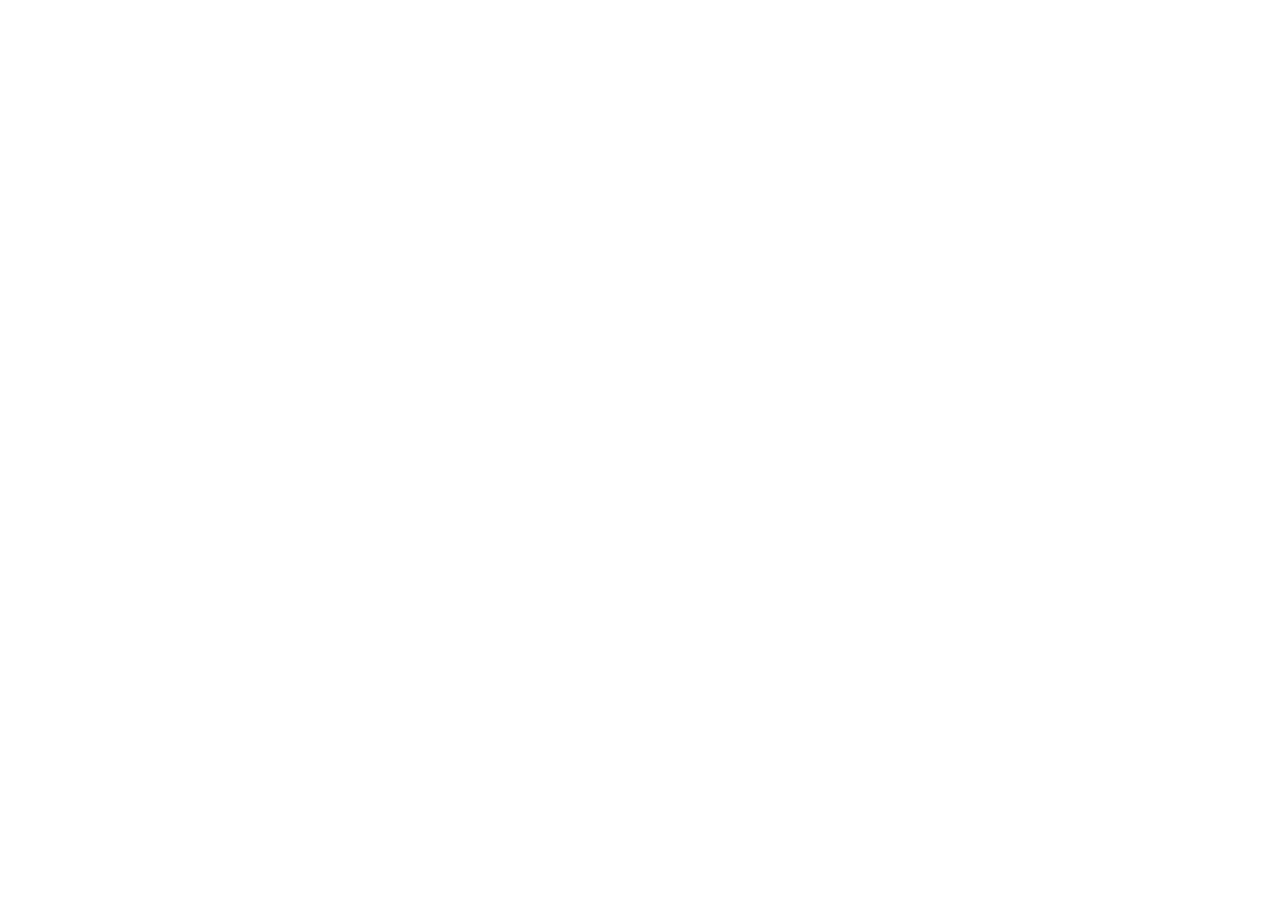
==== index.html @ f14aa8b5 "Add files via upload" ====
<!doctype html>
<html lang="en">
<head>
  <meta charset="UTF-8" />
  <title>Anatomy</title>
  <link href="./anatomy-style.css"  rel="stylesheet" type="text/css"/>
  <script src="./jquery.min.js"></script>
  <script src="./anatomy-config.js"></script>
  <script src="./anatomy-script.js"></script>
</head>

<body>
<span id="tip-basic"></span>
<div id="basic-wrapper" style="opacity:0;"><!-- basic-v2.6 -->
  <div id="basic-basea">
    <svg version="1.1" xmlns="http://www.w3.org/2000/svg" viewBox="0 0 800 1360" xml:space="preserve">
      <image overflow="visible" width="800" height="1360" xlink:href="images/modela.png" ></image>
      <path id="basic_1" class="head" fill="transparent" stroke="#8C8C8C" vector-effect="non-scaling-stroke" d="M456.334,107.667c-1.001,4.667-6.417,27.583-5.709,32.708c0.25,3.375-2.125,13-4.75,18.625c-9.208,14.333-24.041,23-45.708,23C378.5,182,359,162.667,356,158.667c-2.167-6.334-2.666-13.667-3.333-18.834c0-10-4.627-25.305-6.667-33c0.333-3.834-0.333-11.5-0.667-16.167s0.585-19.872,2.5-28.167c3-13,22.333-44.5,53.167-44.5c19,0,53.668,19,55.334,51C458,101,457.001,100.334,456.334,107.667z M337.833,105c-4,4-1.833,17-0.833,20.667s5.833,14.666,7.167,15.833c1.333,1.167,5.167,4.833,8.5-1.667c0-10-4.627-25.305-6.667-33C345,105.001,341.833,101,337.833,105z M450.625,140.375c3.75,6.375,8.875,3.25,10-1.75s7.625-7.875,6.75-23.625s-8.041-11.666-11.041-7.333C455.333,112.334,449.917,135.25,450.625,140.375z"/>
      <path id="basic_2" class="neck" fill="transparent" stroke="#8C8C8C" vector-effect="non-scaling-stroke" d="M345.667,243.167c15.667-0.833,41.167-2.166,45.333,3.667c4.167,5.833,15.834,6,19.667,0c3.833-6,38.028-6.245,50.833-4.333c4.95,0.739,9.833,0.81,14.438,0.363c10.976-1.066,20.373-5.078,25.342-10.017c-8.889,0.081-18.524-5.195-31.03-10.721C454.125,215,445.625,206.25,445,203.5s0.125-34.5,0.875-44.5c-9.208,14.333-24.041,23-45.708,23C378.5,182,359,162.667,356,158.667c2.167,6.333,1.5,29.833,0.75,45.333c-8.5,15.25-40,24-48,27.5c2.042,1.655,10.695,6.598,20.857,9.508C334.793,242.493,340.373,243.448,345.667,243.167z"/>
      <path id="basic_3" class="chest" fill="transparent" stroke="#8C8C8C" vector-effect="non-scaling-stroke" d="M524.5,294c-2.018-20.749-37.75-48.25-48.562-51.137c-4.605,0.447-9.488,0.376-14.438-0.363c-12.805-1.911-47-1.667-50.833,4.333c-3.833,6-15.5,5.833-19.667,0c-4.167-5.833-29.667-4.5-45.333-3.667c-5.294,0.281-10.873-0.674-16.059-2.159c-8.004,3.48-46.033,26.426-52.127,58.308c-0.46,2.402-0.744,4.852-0.814,7.351c-1,35.667,0.003,72.11-0.165,85.722c0.383-0.096,9.665,25.111,12.165,30.778c2.5,5.667,5.083,17.833,8.583,24.583C305.5,455.5,344,473,370.5,466s36.5-6.244,65,0.128c28.5,6.372,52.668-2.794,73.084-27.211c1.25-3.25,4.75-11.75,5.333-15s2.667-6.999,4.084-9.749c1.417-2.75,7.455-21.675,8.005-21.176C526.678,379.65,525.667,306.001,524.5,294z"/>
      <path id="basic_4" class="abdomen" fill="transparent" stroke="#8C8C8C" vector-effect="non-scaling-stroke" d="M435.5,466.128C407,459.756,397,459,370.5,466s-65-10.5-73.25-18.25c3.5,6.75,2,12,3.75,17.75s5,21.334,0.5,41.501c-4.5,20.167-1.667,35.666-0.5,40.166c0.785,3.029,2.326,5.001,1.419,8.814C314,567.5,332.834,590.5,402.917,590.5s86.417-20.498,98.75-33.499c-1.666-4.5-0.501-12,2.499-21.167s-3.499-44.667-3.833-52.833c-0.334-8.166,2.501-21.5,2.751-27.584c0.25-6.084,4.25-13.25,5.5-16.5C488.168,463.334,464,472.5,435.5,466.128z"/>
      <path id="basic_5" class="pelvis" fill="transparent" stroke="#8C8C8C" vector-effect="non-scaling-stroke" d="M501.667,557.001C489.334,570.002,473,590.5,402.917,590.5s-88.917-23-100.498-34.519c-0.44,1.851-1.458,4.137-3.419,7.188c-2.708,4.214-5.009,15.491-6.673,27.332c10.34,9.027,56.211,47.94,84.085,82.636c7.636,9.505,13.921,18.693,17.755,26.864c1-2.167,2.75-2.833,6.833-3.167s5.75,0.834,6.917,1.584c3.8-7.69,10.228-16.519,18.101-25.734c28.214-33.03,74.964-71.046,85.649-79.515C510.667,579.502,503.333,561.501,501.667,557.001z"/>
      <path id="basic_6" class="arm-rt" fill="transparent" stroke="#8C8C8C" vector-effect="non-scaling-stroke" d="M308.75,231.5c-8,3.5-15.5,2-26.75,4.25S240.5,249,228.5,273.5s-9.5,57-9.25,65.75c0.034,1.202,0.012,2.258-0.058,3.222c-0.436,6.049-2.914,8.093-7.442,14.778C206.5,365,196.5,396.5,193,408.5c-0.507,1.738-0.896,3.229-1.221,4.551c-1.918,7.803-1.51,9.506-8.779,18.699c-5.907,7.47-15.794,29.063-22.538,48.927c-2.96,8.722-5.318,17.111-6.462,23.823c-2.028,11.896-8.779,39.212-16.707,62.487c-1.735,5.094-3.563,9.992-5.337,14.495c-5.112,12.975-9.775,22.651-10.456,24.143c-0.886,1.939-1.456,3.337-2.977,4.62c-1.911,1.612-5.326,3.042-12.773,5.13c-1.854,0.519-3.833,1.291-5.874,2.231c-12.688,5.84-27.892,18.435-31.876,21.019c-4.625,3-7.75,8.375-11.875,10.5s-4.125,8.625,0,10.5s9.625,0.125,13-1.5s9.042-8.457,15.5-10.5c3.788-1.198,7.625-1.5,7.625,0.125s-8.5,22.375-9.125,25.5s-3.875,13.875-5.875,21.125s-5.5,21.25-6.75,29.25s0.875,11.75,5.125,12.625s7.875-7.625,8.646-10.625s2.854-12.75,3.979-15.5s6.625-18.75,8-22s2.375-8.625,4.375-7.75s-0.375,5.875-1.75,9.75S91.75,714.875,91,718.75s-5,19.75-5.25,22.5s-1.875,8.75,2.75,10.5s7.75-1.875,9.5-5.625s5.375-17.625,7.375-26.125s5.75-19.5,7.125-24s2.125-8,3.875-7.875s1.5,2.5,0.75,4.75S111,713.5,110,718.5s-4.25,16.125-5.375,20.375s-1.75,9.25,2.5,10.75s6.875-1.5,8.75-4.75s7.875-21.5,9.369-27.125c1.494-5.625,4.756-18.5,6.131-22.375s2.5-5.625,3.625-5.5s0.25,2.625-1.125,7s-5.375,18.5-7.125,25s-2.25,9.625,0,12s7.083-0.541,8.25-2.541s3-11,5.667-16.333c1.676-3.352,3.669-11.246,6.53-19.381c1.691-4.808,4.336-9.699,5.636-13.786c0.352-1.106,0.67-2.172,0.973-3.219c2.707-9.367,3.628-16.586,6.027-25.281c2.667-9.667,0.167-11.667,1-20.167c0.096-0.975,0.344-2.156,0.705-3.482c2.127-7.809,8.37-20.88,13.05-29.598c1.457-2.714,2.764-5.01,3.745-6.587c4.667-7.5,11.917-19.251,24.917-35.251s25.5-39.75,32-55.75c0.255-0.629,0.508-1.285,0.76-1.953c6.154-16.332,11.13-43.69,11.49-47.172c0.245-2.366,0.815-4.26,2.15-7.163c0.711-1.544,1.634-3.368,2.85-5.712c3.5-6.75,23.363-47.953,24.001-48.111c0.168-13.611-0.835-50.055,0.165-85.722c0.07-2.499,0.354-4.949,0.814-7.351c6.094-31.882,44.123-54.828,52.127-58.308C319.445,238.098,310.792,233.155,308.75,231.5z"/>
      <path id="basic_7" class="arm-lt" fill="transparent" stroke="#8C8C8C" vector-effect="non-scaling-stroke" d="M740.25,640.25c-2.75-3.75-17.5-11.5-21.75-14.5c-2.125-1.5-7.938-4.375-14.281-7.375c-6.344-3-13.219-6.125-17.469-8.125c-8.5-4-5.75-8.25-9.5-15c-1.7-3.061-4.019-8.847-6.417-15.19c-2.89-7.643-5.898-16.096-8.083-21.56c-4-10-12.75-51-18.75-74.25c-2.028-7.858-4.954-16.439-9.03-24.074c-4.97-9.31-16.414-30.066-17.72-32.176c-3.25-5.25-5.336-9.194-6.5-17.25c-1.625-11.25-17.875-51.25-22-57.25c-2.265-3.294-4.53-6.027-5.655-11.06c-0.768-3.438-1.004-7.947-0.345-14.44c1.931-19.007-4.875-52.125-17.875-68.5s-53.125-26.75-63.595-26.654c-4.969,4.939-14.366,8.951-25.342,10.017C486.75,245.75,522.482,273.251,524.5,294c1.167,12.001,2.178,85.65,1.506,98.992c0.108,0.098,20.827,42.675,23.494,48.175s7,11.333,7,17.333c0,1.363,1.692,13.781,4.385,25.353c2.187,9.397,5.372,18.235,6.115,20.147c7,18,35.75,60.25,40.375,65.875s16.49,23.007,19.5,28.25c1.544,2.69,5.188,10.48,8.506,17.668c3.15,6.824,6.007,13.104,6.494,13.957c1,1.75-0.875,7.125,0.125,16.25s4.125,23.25,6.375,32.125s7,18.375,8.5,22.875s9.403,29.364,12.625,32c2.75,2.25,7.5,0.75,8.25-2.75s-1.625-10.875-2.5-14.125s-5.625-19.25-6.5-21.75s-2-5.125-0.25-5.125s2.125,2.75,3.25,5.625s5.875,19.5,6.875,24.125s4.5,17,6.25,21.75s5,10,9,9.75s4.875-4.75,5.125-8.375s-5.875-23.5-6.375-27.625s-5.375-19.25-6.125-21.25s-1.375-5,0.625-5.125s2.875,5.625,3.75,8.625s9.75,31.875,10.25,35.5s2.625,14.5,6,17.75c2.744,2.643,5.625,3.875,8.625,0.875s2.25-10,0.875-15.25s-4.625-21.125-5.5-25s-6.375-20.875-7.25-24s-2.125-5.375-1.125-5.75s2.25,1.125,3.5,5.25s6.625,20.5,8.375,25.5s1.5,11.625,4.125,17.375s7,7.625,10.625,7.125s4.277-7.391,4.375-10.125c0.098-2.734-4.75-20.5-6.25-27.375s-5.25-16.625-6.5-23s-7.375-23.375-8.625-26s-0.625-4.75,2.5-3.875s9.25,2.625,13,7.625s10.875,6.75,13.375,7s8.5,0.375,9.25-6.375S743,644,740.25,640.25z"/>
      <path id="basic_8" class="leg-rt" fill="transparent" stroke="#8C8C8C" vector-effect="non-scaling-stroke" d="M390.083,712.333c-0.25-8.667,3.083-10.166,4.083-12.333c-3.834-8.171-10.12-17.359-17.755-26.864c-27.874-34.696-73.744-73.608-84.084-82.636c-2.021,14.389-3.102,29.611-2.827,34c0.5,8-6.5,46-11.5,70c-3.981,19.107-12.131,56.915-14.375,92.477c-0.575,9.106,0.172,18.063,0.375,26.523c0.845,35.061,9.541,55.489,16.139,69.427c1.212,2.56,2.353,4.901,3.361,7.073c6.5,14,6,37.5,6.5,61c0.078,3.657,0.262,7.679,0.348,11.921c0.085,4.202,0.072,8.622-0.239,13.122c-1.393,20.15-4.799,41.913-4.109,52.957c1,16,4.5,62,7.5,83s6.875,83,7.125,87.5c0.06,1.082,0.008,2.26-0.107,3.478c-0.363,3.847-1.388,8.108-1.768,11.147c-0.5,4,2.125,8.625,1.375,15.875c-0.034,0.332-0.091,0.67-0.146,1.008c-1.15,7.047-6.68,15.393-10.854,23.742c-4.375,8.75-13,19.375-21,28.25c-2.286,2.536-4.111,5.777-5.548,9.185c-3.593,8.519-4.755,18.083-4.577,20.315c0.25,3.125,3.125,5.875,6.125,5.5c0,1.125,1,2.875,4.25,2.5c0.25,2,0,6.25,8.25,5c4,4.875,7.875,4.625,10.75,1.75c5.292,6.314,10.383,6.492,15.75,5.809c4.375-0.558,11.125-7.809,12.25-10.559s2.25-3.875,5.875-6.75c1.972-1.563,3.795-4.086,5.156-8.824c0.683-2.376,1.247-5.519,1.657-8.232c0.275-1.824,0.481-3.456,0.604-4.525c0.667-5.833,0.667-10.834,4.5-21.334c8.667-3.667,14-10.333,15.5-18.833c0.113-0.642,0.215-1.28,0.311-1.918c1.177-7.814,1.064-15.23-0.477-19.082c-1.667-4.166-2.167-7.167-0.833-12.5s-0.667-18.667-1.833-21.834c-0.178-0.482-0.368-1.097-0.562-1.79c-1.079-3.858-2.297-10.522-2.438-15.043c-0.167-5.333,7.5-47.167,8.333-58.333s3.667-29.5,4.333-33.333s5.75-17.168,9.5-25.918s3.5-20,2.5-27.25s-3.75-45.75-4.5-51.375s-2.25-13.125-3.5-15.125c-0.615-0.984-0.563-2.333-0.248-3.642c0.325-1.35,0.929-2.658,1.373-3.483c0.875-1.625,2.125-10.625,3.375-16.625s2-18.5,4-26.75c0.175-0.721,0.386-1.643,0.623-2.715c2.478-11.204,8.03-39.965,9.627-52.285c1.75-13.5,10.083-66.333,11.815-88.167c1.732-21.834,1.269-38.833,0.435-43.166S390.333,721,390.083,712.333z"/>
      <path id="basic_9" class="leg-lt" fill="transparent" stroke="#8C8C8C" vector-effect="non-scaling-stroke" d="M541.166,1292.167c-1.167-4.167-9.666-14.833-16.333-21.833s-7.833-11.333-12.5-18.667S505,1237,503,1231.5s-2.25-5.75-1-9.25s2.25-12,1.5-16.25s-1.75-10-1-22.25s5-60.25,8.25-87.75s6.75-82,4.5-96.5s-3.5-32-3.5-43.5s3.25-39.334,3.584-50.334c0.334-11,1.333-13,7-23s13.999-27.333,15.999-52.333c0.874-10.926,1.602-27.168,0.824-43.078c-1.002-20.493-3.844-40.436-5.157-47.754c-2.333-13-14.834-82.834-17-92.667s-4.333-40-5.333-53.666c-10.686,8.469-57.436,46.484-85.649,79.515c-7.872,9.216-14.301,18.044-18.101,25.734c1.167,0.75,3.083,5.083,4.333,8.083s1,20.75-0.25,31.5s1.5,59.75,3.75,71s8.417,55.334,10.084,67.001s5.166,31.5,7.166,39.833s4.333,14.167,4.333,24s4,22.167,5.167,25s-1.25,16.416-4.25,33.916s-4.083,48.751-3.083,56.751s9.667,28.833,11.833,35s0.667,8.833,2,20.833s7.167,47.334,9,59s1.5,21-0.667,27.167s-3.166,21-2.666,22.667s0.833,9.333-1,13.499s-1.667,13.334-0.667,21.5s12,15,15,16.5s3,4.167,3.833,7s2.834,10.667,3.834,21s6.25,15.749,8.666,17.666s2.834,3,3.667,4.667s3.417,6.083,11.167,9.75s14.999-1.167,16.749-4.75c4.5,4.5,11.084,0.416,12.25-2.084c4.916,1.416,7.834-3.25,7.917-5.166c1.583,0.334,3.584-1.082,4.25-2.582c0.833,0.334,2.5,0.666,5-3.334S542.333,1296.334,541.166,1292.167z"/>
    </svg>
  </div><!-- basic-basea-->
</div><!-- basic-wrapper-->
<div class="clear"></div>
</body>
</html>
---- anatomy-style.css ----
#basic-wrapper {
    max-width: 1920px;
    margin: 0 auto;
    padding: 0 0;
    background-color: transparent;
    min-width: 220px;
    -webkit-touch-callout: none;
    -webkit-user-select: none;
    -khtml-user-select: none;
    -moz-user-select: none;
    -ms-user-select: none;
    user-select: none; 
}
#basic-wrapper svg {
    max-height: 100%;
    width: 100%;
    margin: 0;
}
#tip-basic {
    font: 14px/16px Trebuchet MS, Helvetica, Arial, sans-serif;
    display: none;
    max-width: 40%;
    padding: 5px;
    visibility: visible;
    border: 1px solid #404040;
    color: #404040;
    z-index: 1000;
    float: left;
    position: absolute;
    background: rgba(265, 265, 265, 0.9);
    word-break: keep-all;
        box-shadow:1px 2px 4px rgba(0, 0, 0, 0.5);
    -moz-box-shadow:1px 2px 4px rgba(0, 0, 0, 0.5);
    -webkit-box-shadow:1px 2px 4px rgba(0, 0, 0, 0.5);
}
#tip-basic:empty {
    padding: 0;
    visibility: hidden;
}
#tip-basic p {
    margin: 0!important;
    color: #404040!important;
}
#tip-basic img {
    float: left;
    padding: 3px;
    max-width: 100%;
}
@media screen and (max-width: 320px){
    #basic-wrapper svg {
        height:530px;
    }
    #tip-basic {
        max-width: 40%;
    }
    #tip-basic img {
        max-width: 95%;
    }
}
@media screen and (max-width: 400px) and (min-width: 321px) {
    #basic-wrapper svg {
        height:560px;
    }
}
@media screen and (max-width: 480px) and (min-width: 401px) {
    #basic-wrapper svg {
        height:600px;
    }
}
@media screen and (max-width: 568px) and (min-width: 481px) {
    #basic-wrapper svg {
        height:640px;
    }
}
@media screen and (max-width: 685px) and (min-width: 569px) {
    #basic-wrapper svg {
        height:680px;
    }
}
@media screen and (max-width: 767px) and (min-width: 686px) {
    #basic-wrapper svg {
        height:690px;
    }
}
@media screen and (min-width: 768px) {
    #basic-wrapper svg {
        height:700px;
    }
}
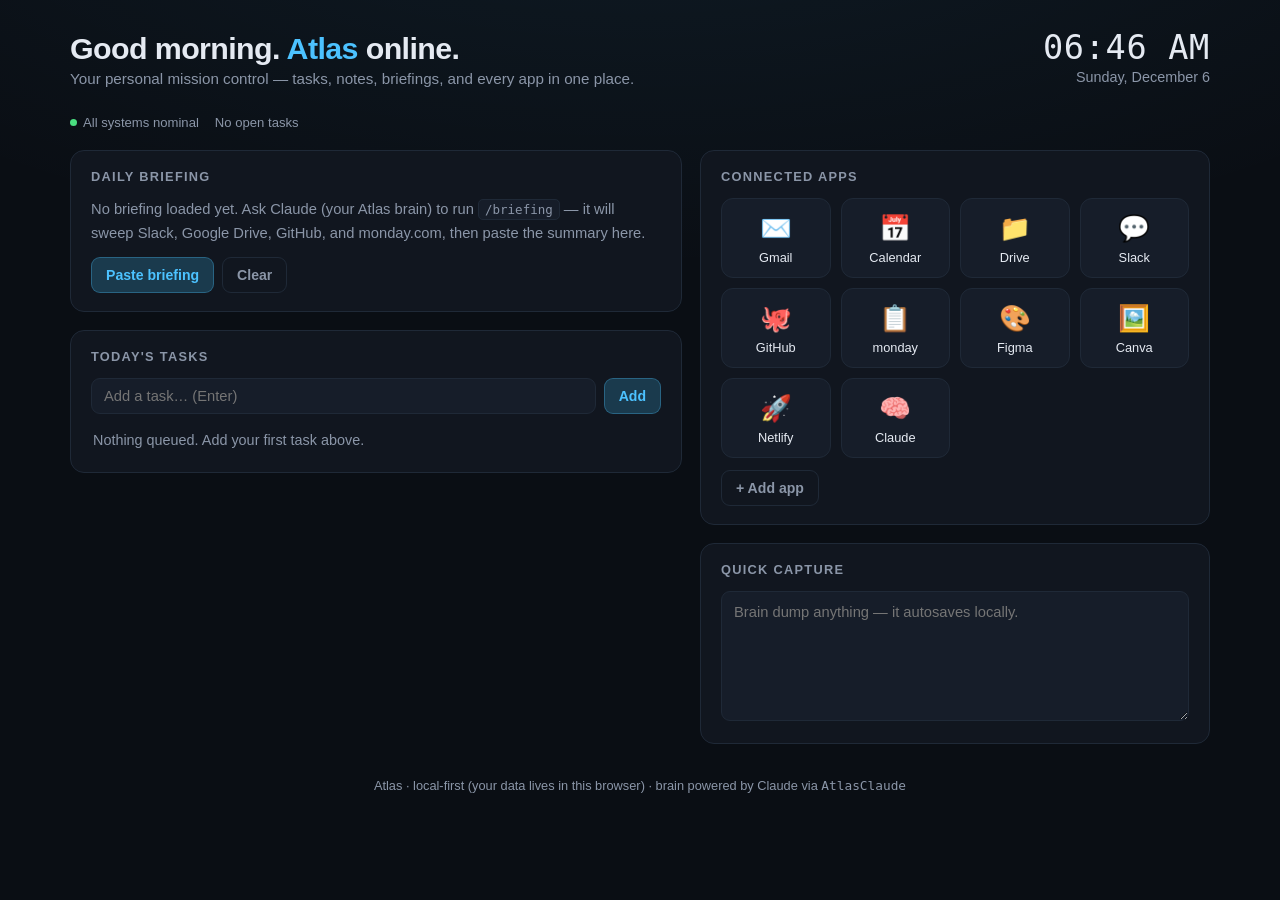
==== commit e9a7f0db: "Add Atlas mission-control dashboard Single-file, local-first personal dashboard: daily briefing pane" ====
--- a/index.html
+++ b/index.html
@@ -1,32 +1,349 @@
-<!doctype html>
-<html lang="en">
-<head>
-  <meta charset="UTF-8" />
-  <title>Anatomy</title>
-  <link href="./anatomy-style.css"  rel="stylesheet" type="text/css"/>
-  <script src="./jquery.min.js"></script>
-  <script src="./anatomy-config.js"></script>
-  <script src="./anatomy-script.js"></script>
-</head>
-
-<body>
-<span id="tip-basic"></span>
-<div id="basic-wrapper" style="opacity:0;"><!-- basic-v2.6 -->
-  <div id="basic-basea">
-    <svg version="1.1" xmlns="http://www.w3.org/2000/svg" viewBox="0 0 800 1360" xml:space="preserve">
-      <image overflow="visible" width="800" height="1360" xlink:href="images/modela.png" ></image>
-      <path id="basic_1" class="head" fill="transparent" stroke="#8C8C8C" vector-effect="non-scaling-stroke" d="M456.334,107.667c-1.001,4.667-6.417,27.583-5.709,32.708c0.25,3.375-2.125,13-4.75,18.625c-9.208,14.333-24.041,23-45.708,23C378.5,182,359,162.667,356,158.667c-2.167-6.334-2.666-13.667-3.333-18.834c0-10-4.627-25.305-6.667-33c0.333-3.834-0.333-11.5-0.667-16.167s0.585-19.872,2.5-28.167c3-13,22.333-44.5,53.167-44.5c19,0,53.668,19,55.334,51C458,101,457.001,100.334,456.334,107.667z M337.833,105c-4,4-1.833,17-0.833,20.667s5.833,14.666,7.167,15.833c1.333,1.167,5.167,4.833,8.5-1.667c0-10-4.627-25.305-6.667-33C345,105.001,341.833,101,337.833,105z M450.625,140.375c3.75,6.375,8.875,3.25,10-1.75s7.625-7.875,6.75-23.625s-8.041-11.666-11.041-7.333C455.333,112.334,449.917,135.25,450.625,140.375z"/>
-      <path id="basic_2" class="neck" fill="transparent" stroke="#8C8C8C" vector-effect="non-scaling-stroke" d="M345.667,243.167c15.667-0.833,41.167-2.166,45.333,3.667c4.167,5.833,15.834,6,19.667,0c3.833-6,38.028-6.245,50.833-4.333c4.95,0.739,9.833,0.81,14.438,0.363c10.976-1.066,20.373-5.078,25.342-10.017c-8.889,0.081-18.524-5.195-31.03-10.721C454.125,215,445.625,206.25,445,203.5s0.125-34.5,0.875-44.5c-9.208,14.333-24.041,23-45.708,23C378.5,182,359,162.667,356,158.667c2.167,6.333,1.5,29.833,0.75,45.333c-8.5,15.25-40,24-48,27.5c2.042,1.655,10.695,6.598,20.857,9.508C334.793,242.493,340.373,243.448,345.667,243.167z"/>
-      <path id="basic_3" class="chest" fill="transparent" stroke="#8C8C8C" vector-effect="non-scaling-stroke" d="M524.5,294c-2.018-20.749-37.75-48.25-48.562-51.137c-4.605,0.447-9.488,0.376-14.438-0.363c-12.805-1.911-47-1.667-50.833,4.333c-3.833,6-15.5,5.833-19.667,0c-4.167-5.833-29.667-4.5-45.333-3.667c-5.294,0.281-10.873-0.674-16.059-2.159c-8.004,3.48-46.033,26.426-52.127,58.308c-0.46,2.402-0.744,4.852-0.814,7.351c-1,35.667,0.003,72.11-0.165,85.722c0.383-0.096,9.665,25.111,12.165,30.778c2.5,5.667,5.083,17.833,8.583,24.583C305.5,455.5,344,473,370.5,466s36.5-6.244,65,0.128c28.5,6.372,52.668-2.794,73.084-27.211c1.25-3.25,4.75-11.75,5.333-15s2.667-6.999,4.084-9.749c1.417-2.75,7.455-21.675,8.005-21.176C526.678,379.65,525.667,306.001,524.5,294z"/>
-      <path id="basic_4" class="abdomen" fill="transparent" stroke="#8C8C8C" vector-effect="non-scaling-stroke" d="M435.5,466.128C407,459.756,397,459,370.5,466s-65-10.5-73.25-18.25c3.5,6.75,2,12,3.75,17.75s5,21.334,0.5,41.501c-4.5,20.167-1.667,35.666-0.5,40.166c0.785,3.029,2.326,5.001,1.419,8.814C314,567.5,332.834,590.5,402.917,590.5s86.417-20.498,98.75-33.499c-1.666-4.5-0.501-12,2.499-21.167s-3.499-44.667-3.833-52.833c-0.334-8.166,2.501-21.5,2.751-27.584c0.25-6.084,4.25-13.25,5.5-16.5C488.168,463.334,464,472.5,435.5,466.128z"/>
-      <path id="basic_5" class="pelvis" fill="transparent" stroke="#8C8C8C" vector-effect="non-scaling-stroke" d="M501.667,557.001C489.334,570.002,473,590.5,402.917,590.5s-88.917-23-100.498-34.519c-0.44,1.851-1.458,4.137-3.419,7.188c-2.708,4.214-5.009,15.491-6.673,27.332c10.34,9.027,56.211,47.94,84.085,82.636c7.636,9.505,13.921,18.693,17.755,26.864c1-2.167,2.75-2.833,6.833-3.167s5.75,0.834,6.917,1.584c3.8-7.69,10.228-16.519,18.101-25.734c28.214-33.03,74.964-71.046,85.649-79.515C510.667,579.502,503.333,561.501,501.667,557.001z"/>
-      <path id="basic_6" class="arm-rt" fill="transparent" stroke="#8C8C8C" vector-effect="non-scaling-stroke" d="M308.75,231.5c-8,3.5-15.5,2-26.75,4.25S240.5,249,228.5,273.5s-9.5,57-9.25,65.75c0.034,1.202,0.012,2.258-0.058,3.222c-0.436,6.049-2.914,8.093-7.442,14.778C206.5,365,196.5,396.5,193,408.5c-0.507,1.738-0.896,3.229-1.221,4.551c-1.918,7.803-1.51,9.506-8.779,18.699c-5.907,7.47-15.794,29.063-22.538,48.927c-2.96,8.722-5.318,17.111-6.462,23.823c-2.028,11.896-8.779,39.212-16.707,62.487c-1.735,5.094-3.563,9.992-5.337,14.495c-5.112,12.975-9.775,22.651-10.456,24.143c-0.886,1.939-1.456,3.337-2.977,4.62c-1.911,1.612-5.326,3.042-12.773,5.13c-1.854,0.519-3.833,1.291-5.874,2.231c-12.688,5.84-27.892,18.435-31.876,21.019c-4.625,3-7.75,8.375-11.875,10.5s-4.125,8.625,0,10.5s9.625,0.125,13-1.5s9.042-8.457,15.5-10.5c3.788-1.198,7.625-1.5,7.625,0.125s-8.5,22.375-9.125,25.5s-3.875,13.875-5.875,21.125s-5.5,21.25-6.75,29.25s0.875,11.75,5.125,12.625s7.875-7.625,8.646-10.625s2.854-12.75,3.979-15.5s6.625-18.75,8-22s2.375-8.625,4.375-7.75s-0.375,5.875-1.75,9.75S91.75,714.875,91,718.75s-5,19.75-5.25,22.5s-1.875,8.75,2.75,10.5s7.75-1.875,9.5-5.625s5.375-17.625,7.375-26.125s5.75-19.5,7.125-24s2.125-8,3.875-7.875s1.5,2.5,0.75,4.75S111,713.5,110,718.5s-4.25,16.125-5.375,20.375s-1.75,9.25,2.5,10.75s6.875-1.5,8.75-4.75s7.875-21.5,9.369-27.125c1.494-5.625,4.756-18.5,6.131-22.375s2.5-5.625,3.625-5.5s0.25,2.625-1.125,7s-5.375,18.5-7.125,25s-2.25,9.625,0,12s7.083-0.541,8.25-2.541s3-11,5.667-16.333c1.676-3.352,3.669-11.246,6.53-19.381c1.691-4.808,4.336-9.699,5.636-13.786c0.352-1.106,0.67-2.172,0.973-3.219c2.707-9.367,3.628-16.586,6.027-25.281c2.667-9.667,0.167-11.667,1-20.167c0.096-0.975,0.344-2.156,0.705-3.482c2.127-7.809,8.37-20.88,13.05-29.598c1.457-2.714,2.764-5.01,3.745-6.587c4.667-7.5,11.917-19.251,24.917-35.251s25.5-39.75,32-55.75c0.255-0.629,0.508-1.285,0.76-1.953c6.154-16.332,11.13-43.69,11.49-47.172c0.245-2.366,0.815-4.26,2.15-7.163c0.711-1.544,1.634-3.368,2.85-5.712c3.5-6.75,23.363-47.953,24.001-48.111c0.168-13.611-0.835-50.055,0.165-85.722c0.07-2.499,0.354-4.949,0.814-7.351c6.094-31.882,44.123-54.828,52.127-58.308C319.445,238.098,310.792,233.155,308.75,231.5z"/>
-      <path id="basic_7" class="arm-lt" fill="transparent" stroke="#8C8C8C" vector-effect="non-scaling-stroke" d="M740.25,640.25c-2.75-3.75-17.5-11.5-21.75-14.5c-2.125-1.5-7.938-4.375-14.281-7.375c-6.344-3-13.219-6.125-17.469-8.125c-8.5-4-5.75-8.25-9.5-15c-1.7-3.061-4.019-8.847-6.417-15.19c-2.89-7.643-5.898-16.096-8.083-21.56c-4-10-12.75-51-18.75-74.25c-2.028-7.858-4.954-16.439-9.03-24.074c-4.97-9.31-16.414-30.066-17.72-32.176c-3.25-5.25-5.336-9.194-6.5-17.25c-1.625-11.25-17.875-51.25-22-57.25c-2.265-3.294-4.53-6.027-5.655-11.06c-0.768-3.438-1.004-7.947-0.345-14.44c1.931-19.007-4.875-52.125-17.875-68.5s-53.125-26.75-63.595-26.654c-4.969,4.939-14.366,8.951-25.342,10.017C486.75,245.75,522.482,273.251,524.5,294c1.167,12.001,2.178,85.65,1.506,98.992c0.108,0.098,20.827,42.675,23.494,48.175s7,11.333,7,17.333c0,1.363,1.692,13.781,4.385,25.353c2.187,9.397,5.372,18.235,6.115,20.147c7,18,35.75,60.25,40.375,65.875s16.49,23.007,19.5,28.25c1.544,2.69,5.188,10.48,8.506,17.668c3.15,6.824,6.007,13.104,6.494,13.957c1,1.75-0.875,7.125,0.125,16.25s4.125,23.25,6.375,32.125s7,18.375,8.5,22.875s9.403,29.364,12.625,32c2.75,2.25,7.5,0.75,8.25-2.75s-1.625-10.875-2.5-14.125s-5.625-19.25-6.5-21.75s-2-5.125-0.25-5.125s2.125,2.75,3.25,5.625s5.875,19.5,6.875,24.125s4.5,17,6.25,21.75s5,10,9,9.75s4.875-4.75,5.125-8.375s-5.875-23.5-6.375-27.625s-5.375-19.25-6.125-21.25s-1.375-5,0.625-5.125s2.875,5.625,3.75,8.625s9.75,31.875,10.25,35.5s2.625,14.5,6,17.75c2.744,2.643,5.625,3.875,8.625,0.875s2.25-10,0.875-15.25s-4.625-21.125-5.5-25s-6.375-20.875-7.25-24s-2.125-5.375-1.125-5.75s2.25,1.125,3.5,5.25s6.625,20.5,8.375,25.5s1.5,11.625,4.125,17.375s7,7.625,10.625,7.125s4.277-7.391,4.375-10.125c0.098-2.734-4.75-20.5-6.25-27.375s-5.25-16.625-6.5-23s-7.375-23.375-8.625-26s-0.625-4.75,2.5-3.875s9.25,2.625,13,7.625s10.875,6.75,13.375,7s8.5,0.375,9.25-6.375S743,644,740.25,640.25z"/>
-      <path id="basic_8" class="leg-rt" fill="transparent" stroke="#8C8C8C" vector-effect="non-scaling-stroke" d="M390.083,712.333c-0.25-8.667,3.083-10.166,4.083-12.333c-3.834-8.171-10.12-17.359-17.755-26.864c-27.874-34.696-73.744-73.608-84.084-82.636c-2.021,14.389-3.102,29.611-2.827,34c0.5,8-6.5,46-11.5,70c-3.981,19.107-12.131,56.915-14.375,92.477c-0.575,9.106,0.172,18.063,0.375,26.523c0.845,35.061,9.541,55.489,16.139,69.427c1.212,2.56,2.353,4.901,3.361,7.073c6.5,14,6,37.5,6.5,61c0.078,3.657,0.262,7.679,0.348,11.921c0.085,4.202,0.072,8.622-0.239,13.122c-1.393,20.15-4.799,41.913-4.109,52.957c1,16,4.5,62,7.5,83s6.875,83,7.125,87.5c0.06,1.082,0.008,2.26-0.107,3.478c-0.363,3.847-1.388,8.108-1.768,11.147c-0.5,4,2.125,8.625,1.375,15.875c-0.034,0.332-0.091,0.67-0.146,1.008c-1.15,7.047-6.68,15.393-10.854,23.742c-4.375,8.75-13,19.375-21,28.25c-2.286,2.536-4.111,5.777-5.548,9.185c-3.593,8.519-4.755,18.083-4.577,20.315c0.25,3.125,3.125,5.875,6.125,5.5c0,1.125,1,2.875,4.25,2.5c0.25,2,0,6.25,8.25,5c4,4.875,7.875,4.625,10.75,1.75c5.292,6.314,10.383,6.492,15.75,5.809c4.375-0.558,11.125-7.809,12.25-10.559s2.25-3.875,5.875-6.75c1.972-1.563,3.795-4.086,5.156-8.824c0.683-2.376,1.247-5.519,1.657-8.232c0.275-1.824,0.481-3.456,0.604-4.525c0.667-5.833,0.667-10.834,4.5-21.334c8.667-3.667,14-10.333,15.5-18.833c0.113-0.642,0.215-1.28,0.311-1.918c1.177-7.814,1.064-15.23-0.477-19.082c-1.667-4.166-2.167-7.167-0.833-12.5s-0.667-18.667-1.833-21.834c-0.178-0.482-0.368-1.097-0.562-1.79c-1.079-3.858-2.297-10.522-2.438-15.043c-0.167-5.333,7.5-47.167,8.333-58.333s3.667-29.5,4.333-33.333s5.75-17.168,9.5-25.918s3.5-20,2.5-27.25s-3.75-45.75-4.5-51.375s-2.25-13.125-3.5-15.125c-0.615-0.984-0.563-2.333-0.248-3.642c0.325-1.35,0.929-2.658,1.373-3.483c0.875-1.625,2.125-10.625,3.375-16.625s2-18.5,4-26.75c0.175-0.721,0.386-1.643,0.623-2.715c2.478-11.204,8.03-39.965,9.627-52.285c1.75-13.5,10.083-66.333,11.815-88.167c1.732-21.834,1.269-38.833,0.435-43.166S390.333,721,390.083,712.333z"/>
-      <path id="basic_9" class="leg-lt" fill="transparent" stroke="#8C8C8C" vector-effect="non-scaling-stroke" d="M541.166,1292.167c-1.167-4.167-9.666-14.833-16.333-21.833s-7.833-11.333-12.5-18.667S505,1237,503,1231.5s-2.25-5.75-1-9.25s2.25-12,1.5-16.25s-1.75-10-1-22.25s5-60.25,8.25-87.75s6.75-82,4.5-96.5s-3.5-32-3.5-43.5s3.25-39.334,3.584-50.334c0.334-11,1.333-13,7-23s13.999-27.333,15.999-52.333c0.874-10.926,1.602-27.168,0.824-43.078c-1.002-20.493-3.844-40.436-5.157-47.754c-2.333-13-14.834-82.834-17-92.667s-4.333-40-5.333-53.666c-10.686,8.469-57.436,46.484-85.649,79.515c-7.872,9.216-14.301,18.044-18.101,25.734c1.167,0.75,3.083,5.083,4.333,8.083s1,20.75-0.25,31.5s1.5,59.75,3.75,71s8.417,55.334,10.084,67.001s5.166,31.5,7.166,39.833s4.333,14.167,4.333,24s4,22.167,5.167,25s-1.25,16.416-4.25,33.916s-4.083,48.751-3.083,56.751s9.667,28.833,11.833,35s0.667,8.833,2,20.833s7.167,47.334,9,59s1.5,21-0.667,27.167s-3.166,21-2.666,22.667s0.833,9.333-1,13.499s-1.667,13.334-0.667,21.5s12,15,15,16.5s3,4.167,3.833,7s2.834,10.667,3.834,21s6.25,15.749,8.666,17.666s2.834,3,3.667,4.667s3.417,6.083,11.167,9.75s14.999-1.167,16.749-4.75c4.5,4.5,11.084,0.416,12.25-2.084c4.916,1.416,7.834-3.25,7.917-5.166c1.583,0.334,3.584-1.082,4.25-2.582c0.833,0.334,2.5,0.666,5-3.334S542.333,1296.334,541.166,1292.167z"/>
-    </svg>
-  </div><!-- basic-basea-->
-</div><!-- basic-wrapper-->
-<div class="clear"></div>
-</body>
-</html>+<!DOCTYPE html>
+<html lang="en">
+<head>
+<meta charset="UTF-8">
+<meta name="viewport" content="width=device-width, initial-scale=1.0">
+<title>Atlas — Mission Control</title>
+<link rel="icon" href="data:image/svg+xml,<svg xmlns='http://www.w3.org/2000/svg' viewBox='0 0 100 100'><text y='.9em' font-size='90'>🌐</text></svg>">
+<style>
+  :root {
+    --bg: #0a0e14;
+    --panel: #11161f;
+    --panel-2: #161d29;
+    --border: #1f2937;
+    --text: #e5eaf2;
+    --muted: #8b96a8;
+    --accent: #4cc2ff;
+    --accent-dim: #1a3a4d;
+    --green: #4ade80;
+    --amber: #fbbf24;
+    --red: #f87171;
+    --radius: 14px;
+    --font: -apple-system, BlinkMacSystemFont, "Segoe UI", Roboto, "Helvetica Neue", sans-serif;
+    --mono: "SF Mono", "Cascadia Code", Consolas, monospace;
+  }
+  * { margin: 0; padding: 0; box-sizing: border-box; }
+  body {
+    background: var(--bg);
+    color: var(--text);
+    font-family: var(--font);
+    min-height: 100vh;
+    background-image: radial-gradient(ellipse 80% 50% at 50% -20%, rgba(76,194,255,0.08), transparent);
+  }
+  .wrap { max-width: 1180px; margin: 0 auto; padding: 28px 20px 60px; }
+
+  /* Header */
+  header {
+    display: flex; align-items: baseline; justify-content: space-between;
+    flex-wrap: wrap; gap: 8px; margin-bottom: 28px;
+  }
+  .greeting h1 { font-size: 1.9rem; font-weight: 650; letter-spacing: -0.02em; }
+  .greeting h1 .accent { color: var(--accent); }
+  .greeting p { color: var(--muted); margin-top: 4px; font-size: 0.95rem; }
+  .clock { text-align: right; }
+  .clock .time { font-family: var(--mono); font-size: 2.1rem; font-weight: 500; letter-spacing: 0.02em; }
+  .clock .date { color: var(--muted); font-size: 0.9rem; margin-top: 2px; }
+
+  /* Grid */
+  .grid { display: grid; grid-template-columns: 1.2fr 1fr; gap: 18px; }
+  @media (max-width: 860px) { .grid { grid-template-columns: 1fr; } }
+  .col { display: flex; flex-direction: column; gap: 18px; min-width: 0; }
+
+  .panel {
+    background: var(--panel);
+    border: 1px solid var(--border);
+    border-radius: var(--radius);
+    padding: 18px 20px;
+  }
+  .panel h2 {
+    font-size: 0.8rem; text-transform: uppercase; letter-spacing: 0.1em;
+    color: var(--muted); font-weight: 600; margin-bottom: 14px;
+    display: flex; align-items: center; justify-content: space-between;
+  }
+  .panel h2 .count { color: var(--accent); font-family: var(--mono); }
+
+  /* Briefing */
+  .briefing-body { font-size: 0.95rem; line-height: 1.65; color: var(--text); white-space: pre-wrap; }
+  .briefing-body:empty::before, .briefing-empty {
+    content: "";
+  }
+  .briefing-placeholder { color: var(--muted); font-size: 0.92rem; line-height: 1.6; }
+  .briefing-placeholder code {
+    font-family: var(--mono); font-size: 0.85em; background: var(--panel-2);
+    padding: 2px 6px; border-radius: 5px; border: 1px solid var(--border);
+  }
+  .briefing-actions { margin-top: 12px; display: flex; gap: 8px; }
+
+  /* Tasks */
+  .task-input-row { display: flex; gap: 8px; margin-bottom: 12px; }
+  input[type="text"], textarea {
+    background: var(--panel-2); border: 1px solid var(--border); color: var(--text);
+    border-radius: 9px; padding: 9px 12px; font-size: 0.92rem; font-family: var(--font);
+    flex: 1; outline: none; transition: border-color 0.15s;
+  }
+  input[type="text"]:focus, textarea:focus { border-color: var(--accent); }
+  button {
+    background: var(--accent-dim); color: var(--accent); border: 1px solid rgba(76,194,255,0.3);
+    border-radius: 9px; padding: 9px 14px; font-size: 0.88rem; font-weight: 600;
+    cursor: pointer; transition: background 0.15s; font-family: var(--font); white-space: nowrap;
+  }
+  button:hover { background: rgba(76,194,255,0.22); }
+  button.ghost { background: transparent; border-color: var(--border); color: var(--muted); }
+  button.ghost:hover { color: var(--text); border-color: var(--muted); }
+
+  ul.tasks { list-style: none; display: flex; flex-direction: column; gap: 6px; }
+  ul.tasks li {
+    display: flex; align-items: center; gap: 10px; padding: 9px 12px;
+    background: var(--panel-2); border: 1px solid var(--border); border-radius: 9px;
+    font-size: 0.93rem;
+  }
+  ul.tasks li .box {
+    width: 18px; height: 18px; border-radius: 6px; border: 1.5px solid var(--muted);
+    cursor: pointer; flex-shrink: 0; display: grid; place-items: center;
+    font-size: 12px; color: var(--bg); transition: all 0.15s;
+  }
+  ul.tasks li.done .box { background: var(--green); border-color: var(--green); }
+  ul.tasks li.done .label { text-decoration: line-through; color: var(--muted); }
+  ul.tasks li .label { flex: 1; word-break: break-word; }
+  ul.tasks li .del {
+    color: var(--muted); cursor: pointer; font-size: 1.1rem; line-height: 1;
+    opacity: 0; transition: opacity 0.15s; background: none; border: none; padding: 2px 4px;
+  }
+  ul.tasks li:hover .del { opacity: 0.7; }
+  ul.tasks li .del:hover { color: var(--red); opacity: 1; }
+  .empty { color: var(--muted); font-size: 0.9rem; padding: 6px 2px; }
+
+  /* Notes */
+  textarea#notes { width: 100%; min-height: 130px; resize: vertical; line-height: 1.55; }
+  .saved-flash { color: var(--green); font-size: 0.78rem; margin-left: 8px; opacity: 0; transition: opacity 0.3s; }
+  .saved-flash.show { opacity: 1; }
+
+  /* Apps */
+  .apps { display: grid; grid-template-columns: repeat(auto-fill, minmax(104px, 1fr)); gap: 10px; }
+  .app {
+    display: flex; flex-direction: column; align-items: center; gap: 7px;
+    background: var(--panel-2); border: 1px solid var(--border); border-radius: 12px;
+    padding: 14px 8px 12px; text-decoration: none; color: var(--text);
+    font-size: 0.8rem; transition: transform 0.12s, border-color 0.12s;
+    position: relative;
+  }
+  .app:hover { transform: translateY(-2px); border-color: var(--accent); }
+  .app .icon { font-size: 1.6rem; }
+  .app .rm {
+    position: absolute; top: 4px; right: 7px; color: var(--muted); font-size: 0.85rem;
+    opacity: 0; cursor: pointer; background: none; border: none; padding: 2px;
+  }
+  .app:hover .rm { opacity: 0.6; }
+  .app .rm:hover { color: var(--red); opacity: 1; }
+  .add-app-form { display: none; gap: 8px; margin-top: 12px; flex-wrap: wrap; }
+  .add-app-form.open { display: flex; }
+  .add-app-form input { min-width: 120px; }
+
+  /* Status strip */
+  .status {
+    display: flex; gap: 16px; flex-wrap: wrap; margin-bottom: 20px;
+    font-size: 0.82rem; color: var(--muted);
+  }
+  .status .dot { display: inline-block; width: 7px; height: 7px; border-radius: 50%; background: var(--green); margin-right: 6px; }
+  .status span { display: flex; align-items: center; }
+
+  footer { margin-top: 34px; text-align: center; color: var(--muted); font-size: 0.8rem; }
+  footer code { font-family: var(--mono); }
+</style>
+</head>
+<body>
+<div class="wrap">
+  <header>
+    <div class="greeting">
+      <h1><span id="greet">Hello</span>. <span class="accent">Atlas</span> online.</h1>
+      <p>Your personal mission control — tasks, notes, briefings, and every app in one place.</p>
+    </div>
+    <div class="clock">
+      <div class="time" id="time">--:--</div>
+      <div class="date" id="date"></div>
+    </div>
+  </header>
+
+  <div class="status">
+    <span><span class="dot"></span>All systems nominal</span>
+    <span id="task-stat"></span>
+    <span id="focus-stat"></span>
+  </div>
+
+  <div class="grid">
+    <div class="col">
+      <section class="panel">
+        <h2>Daily Briefing</h2>
+        <div class="briefing-body" id="briefing"></div>
+        <div class="briefing-placeholder" id="briefing-placeholder">
+          No briefing loaded yet. Ask Claude (your Atlas brain) to run <code>/briefing</code> —
+          it will sweep Slack, Google Drive, GitHub, and monday.com, then paste the summary here.
+        </div>
+        <div class="briefing-actions">
+          <button id="paste-briefing">Paste briefing</button>
+          <button class="ghost" id="clear-briefing">Clear</button>
+        </div>
+      </section>
+
+      <section class="panel">
+        <h2>Today's Tasks <span class="count" id="task-count"></span></h2>
+        <div class="task-input-row">
+          <input type="text" id="task-input" placeholder="Add a task… (Enter)" autocomplete="off">
+          <button id="task-add">Add</button>
+        </div>
+        <ul class="tasks" id="task-list"></ul>
+      </section>
+    </div>
+
+    <div class="col">
+      <section class="panel">
+        <h2>Connected Apps</h2>
+        <div class="apps" id="apps"></div>
+        <div class="add-app-form" id="add-app-form">
+          <input type="text" id="app-name" placeholder="Name">
+          <input type="text" id="app-url" placeholder="https://…">
+          <input type="text" id="app-icon" placeholder="Emoji" size="4" style="flex:0 0 70px">
+          <button id="app-save">Save</button>
+        </div>
+        <div style="margin-top:12px">
+          <button class="ghost" id="app-add-toggle">+ Add app</button>
+        </div>
+      </section>
+
+      <section class="panel">
+        <h2>Quick Capture <span class="saved-flash" id="notes-saved">saved</span></h2>
+        <textarea id="notes" placeholder="Brain dump anything — it autosaves locally."></textarea>
+      </section>
+    </div>
+  </div>
+
+  <footer>
+    Atlas · local-first (your data lives in this browser) · brain powered by Claude via <code>AtlasClaude</code>
+  </footer>
+</div>
+
+<script>
+const $ = id => document.getElementById(id);
+const store = {
+  get(k, fallback) { try { const v = localStorage.getItem('atlas:' + k); return v === null ? fallback : JSON.parse(v); } catch { return fallback; } },
+  set(k, v) { localStorage.setItem('atlas:' + k, JSON.stringify(v)); }
+};
+
+/* Clock + greeting */
+function tick() {
+  const now = new Date();
+  $('time').textContent = now.toLocaleTimeString([], { hour: '2-digit', minute: '2-digit' });
+  $('date').textContent = now.toLocaleDateString([], { weekday: 'long', month: 'long', day: 'numeric' });
+  const h = now.getHours();
+  $('greet').textContent = h < 5 ? 'Burning the midnight oil' : h < 12 ? 'Good morning' : h < 17 ? 'Good afternoon' : 'Good evening';
+}
+tick(); setInterval(tick, 10000);
+
+/* Tasks */
+let tasks = store.get('tasks', []);
+function renderTasks() {
+  const list = $('task-list');
+  list.innerHTML = '';
+  if (!tasks.length) list.innerHTML = '<div class="empty">Nothing queued. Add your first task above.</div>';
+  tasks.forEach((t, i) => {
+    const li = document.createElement('li');
+    if (t.done) li.classList.add('done');
+    const box = document.createElement('span');
+    box.className = 'box'; box.textContent = t.done ? '✓' : '';
+    box.onclick = () => { t.done = !t.done; save(); };
+    const label = document.createElement('span');
+    label.className = 'label'; label.textContent = t.text;
+    const del = document.createElement('button');
+    del.className = 'del'; del.textContent = '×'; del.title = 'Delete';
+    del.onclick = () => { tasks.splice(i, 1); save(); };
+    li.append(box, label, del);
+    list.appendChild(li);
+  });
+  const open = tasks.filter(t => !t.done).length;
+  $('task-count').textContent = tasks.length ? `${tasks.length - open}/${tasks.length}` : '';
+  $('task-stat').textContent = tasks.length ? `${open} task${open === 1 ? '' : 's'} open` : 'No open tasks';
+  const doneToday = tasks.filter(t => t.done).length;
+  $('focus-stat').textContent = doneToday ? `${doneToday} completed — keep going` : '';
+}
+function save() { store.set('tasks', tasks); renderTasks(); }
+function addTask() {
+  const v = $('task-input').value.trim();
+  if (!v) return;
+  tasks.push({ text: v, done: false });
+  $('task-input').value = '';
+  save();
+}
+$('task-add').onclick = addTask;
+$('task-input').addEventListener('keydown', e => { if (e.key === 'Enter') addTask(); });
+renderTasks();
+
+/* Notes */
+$('notes').value = store.get('notes', '');
+let noteTimer;
+$('notes').addEventListener('input', () => {
+  clearTimeout(noteTimer);
+  noteTimer = setTimeout(() => {
+    store.set('notes', $('notes').value);
+    $('notes-saved').classList.add('show');
+    setTimeout(() => $('notes-saved').classList.remove('show'), 1200);
+  }, 400);
+});
+
+/* Briefing */
+function renderBriefing() {
+  const b = store.get('briefing', '');
+  $('briefing').textContent = b;
+  $('briefing-placeholder').style.display = b ? 'none' : 'block';
+}
+$('paste-briefing').onclick = async () => {
+  let text = '';
+  try { text = await navigator.clipboard.readText(); } catch {}
+  if (!text) text = prompt('Paste your briefing:') || '';
+  if (text.trim()) { store.set('briefing', text.trim()); renderBriefing(); }
+};
+$('clear-briefing').onclick = () => { store.set('briefing', ''); renderBriefing(); };
+renderBriefing();
+
+/* Apps */
+const DEFAULT_APPS = [
+  { name: 'Gmail', url: 'https://mail.google.com', icon: '✉️' },
+  { name: 'Calendar', url: 'https://calendar.google.com', icon: '📅' },
+  { name: 'Drive', url: 'https://drive.google.com', icon: '📁' },
+  { name: 'Slack', url: 'https://slack.com', icon: '💬' },
+  { name: 'GitHub', url: 'https://github.com', icon: '🐙' },
+  { name: 'monday', url: 'https://monday.com', icon: '📋' },
+  { name: 'Figma', url: 'https://figma.com', icon: '🎨' },
+  { name: 'Canva', url: 'https://canva.com', icon: '🖼️' },
+  { name: 'Netlify', url: 'https://app.netlify.com', icon: '🚀' },
+  { name: 'Claude', url: 'https://claude.ai', icon: '🧠' },
+];
+let apps = store.get('apps', DEFAULT_APPS);
+function renderApps() {
+  const grid = $('apps');
+  grid.innerHTML = '';
+  apps.forEach((a, i) => {
+    const el = document.createElement('a');
+    el.className = 'app'; el.href = a.url; el.target = '_blank'; el.rel = 'noopener';
+    const icon = document.createElement('span'); icon.className = 'icon'; icon.textContent = a.icon || '🔗';
+    const name = document.createElement('span'); name.textContent = a.name;
+    const rm = document.createElement('button');
+    rm.className = 'rm'; rm.textContent = '×'; rm.title = 'Remove';
+    rm.onclick = e => { e.preventDefault(); apps.splice(i, 1); store.set('apps', apps); renderApps(); };
+    el.append(rm, icon, name);
+    grid.appendChild(el);
+  });
+}
+$('app-add-toggle').onclick = () => $('add-app-form').classList.toggle('open');
+$('app-save').onclick = () => {
+  const name = $('app-name').value.trim(), url = $('app-url').value.trim();
+  if (!name || !url) return;
+  apps.push({ name, url: url.startsWith('http') ? url : 'https://' + url, icon: $('app-icon').value.trim() || '🔗' });
+  store.set('apps', apps);
+  $('app-name').value = $('app-url').value = $('app-icon').value = '';
+  $('add-app-form').classList.remove('open');
+  renderApps();
+};
+renderApps();
+</script>
+</body>
+</html>
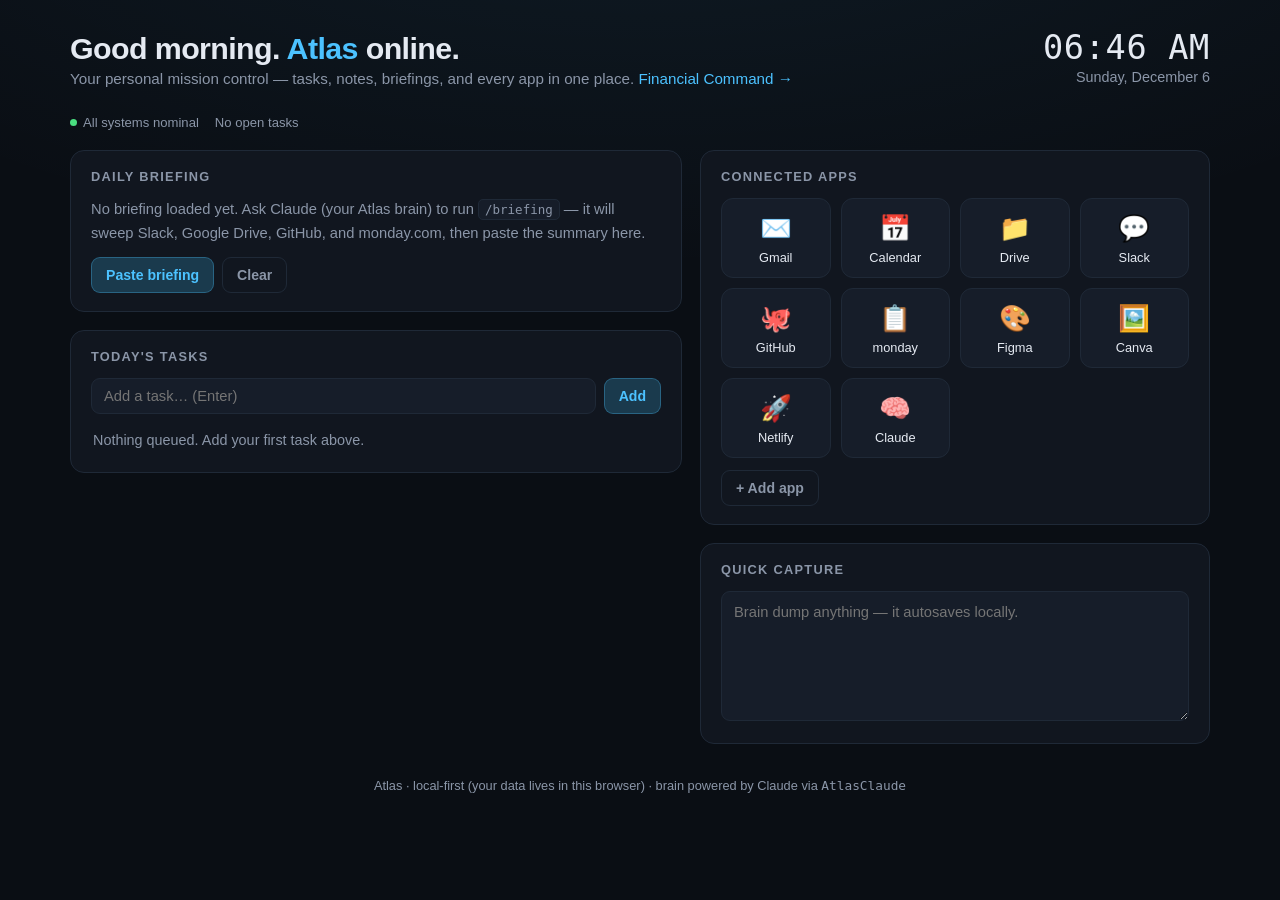
==== commit a23fb2b8: "Financial Command page: cash by rail, memberships, dunning, QBO P&L - finance.html renders data/fina" ====
--- a/index.html
+++ b/index.html
@@ -156,7 +156,7 @@
   <header>
     <div class="greeting">
       <h1><span id="greet">Hello</span>. <span class="accent">Atlas</span> online.</h1>
-      <p>Your personal mission control — tasks, notes, briefings, and every app in one place.</p>
+      <p>Your personal mission control — tasks, notes, briefings, and every app in one place. <a href="finance.html" style="color:var(--accent);text-decoration:none">Financial Command →</a></p>
     </div>
     <div class="clock">
       <div class="time" id="time">--:--</div>
@@ -225,8 +225,9 @@
 <script>
 const $ = id => document.getElementById(id);
 const store = {
-  get(k, fallback) { try { const v = localStorage.getItem('atlas:' + k); return v === null ? fallback : JSON.parse(v); } catch { return fallback; } },
-  set(k, v) { localStorage.setItem('atlas:' + k, JSON.stringify(v)); }
+  mem: {},
+  get(k, fallback) { try { const v = localStorage.getItem('atlas:' + k); return v === null ? (k in this.mem ? this.mem[k] : fallback) : JSON.parse(v); } catch { return k in this.mem ? this.mem[k] : fallback; } },
+  set(k, v) { this.mem[k] = v; try { localStorage.setItem('atlas:' + k, JSON.stringify(v)); } catch {} }
 };
 
 /* Clock + greeting */
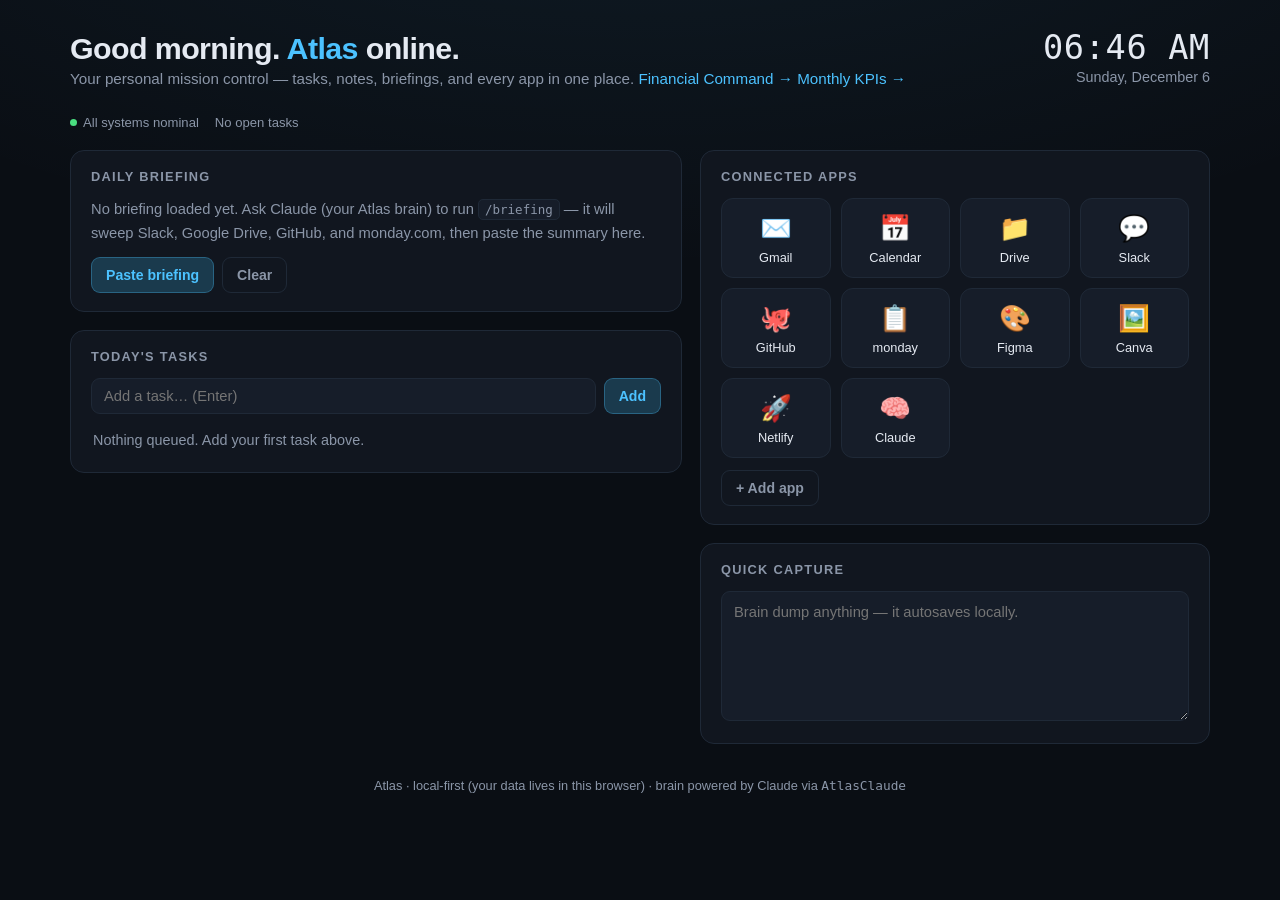
==== commit 3ff611f7: "Monthly KPIs page: consults by track, new members, conversion, cancellations - kpis.html renders dat" ====
--- a/index.html
+++ b/index.html
@@ -156,7 +156,7 @@
   <header>
     <div class="greeting">
       <h1><span id="greet">Hello</span>. <span class="accent">Atlas</span> online.</h1>
-      <p>Your personal mission control — tasks, notes, briefings, and every app in one place. <a href="finance.html" style="color:var(--accent);text-decoration:none">Financial Command →</a></p>
+      <p>Your personal mission control — tasks, notes, briefings, and every app in one place. <a href="finance.html" style="color:var(--accent);text-decoration:none">Financial Command →</a> <a href="kpis.html" style="color:var(--accent);text-decoration:none">Monthly KPIs →</a></p>
     </div>
     <div class="clock">
       <div class="time" id="time">--:--</div>
